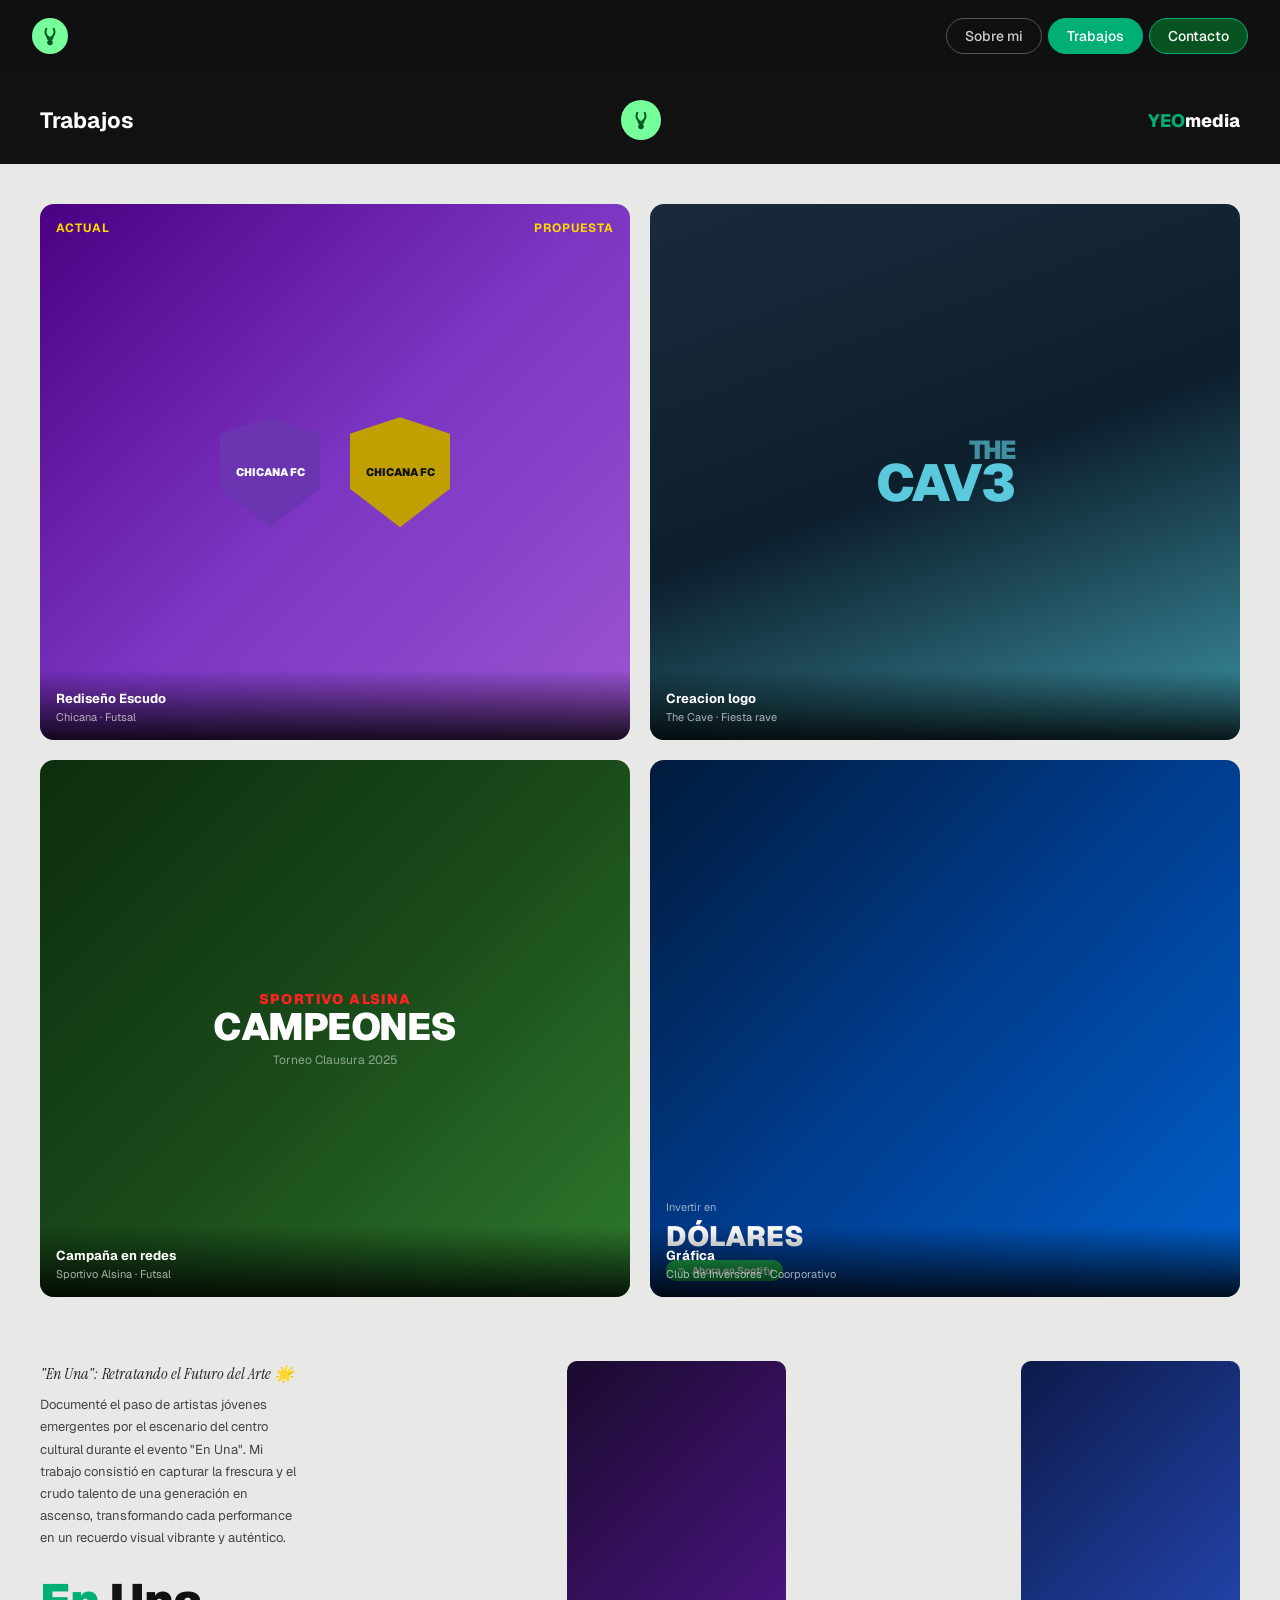
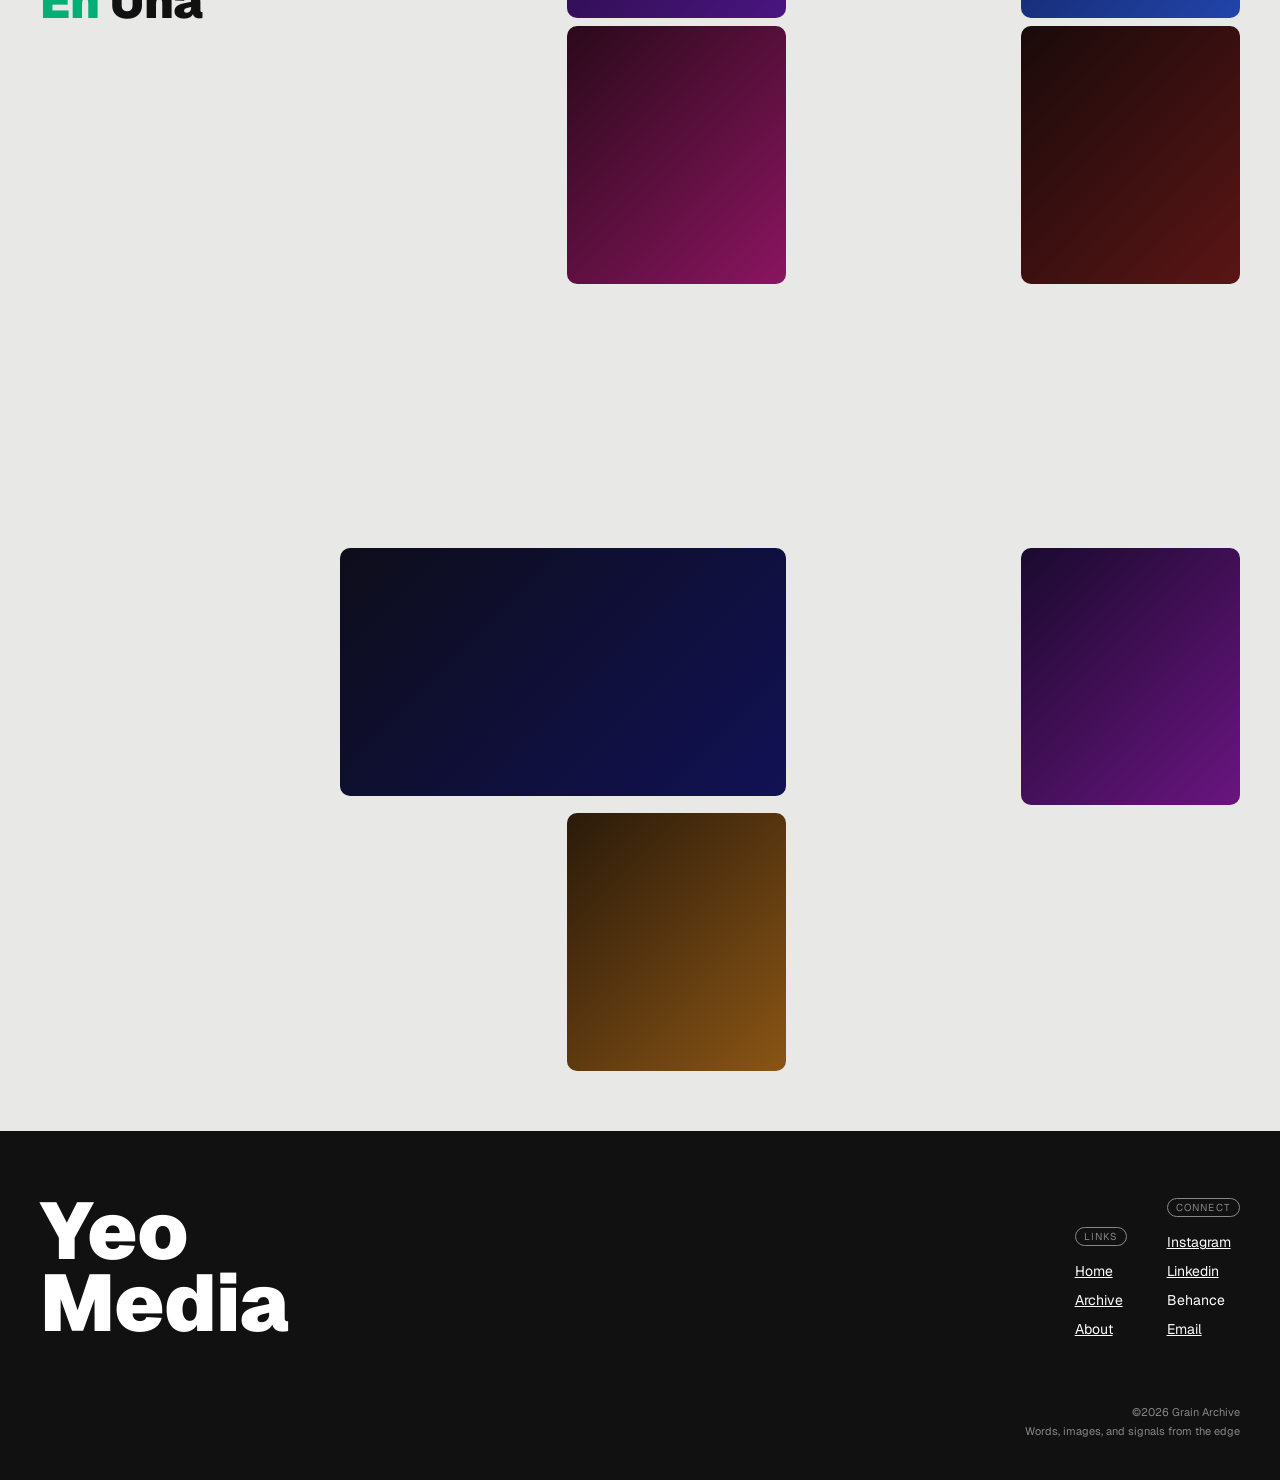
==== trabajos.html @ 0a9c1b41 "Add files via upload" ====
<!DOCTYPE html>
<html lang="es">
<head>
  <meta charset="UTF-8" />
  <meta name="viewport" content="width=device-width, initial-scale=1.0" />
  <title>Trabajos – YEOMedia</title>
  <link rel="preconnect" href="https://fonts.googleapis.com" />
  <link rel="preconnect" href="https://fonts.gstatic.com" crossorigin />
  <link href="https://fonts.googleapis.com/css2?family=Tilt+Warp&family=Instrument+Serif:ital@0;1&family=Geist:wght@300;400;500;600;700;900&display=swap" rel="stylesheet" />
  <link rel="stylesheet" href="style.css" />
</head>
<body class="page-trabajos">

  <!-- ── NAV ── -->
  <nav>
    <a href="index.html" class="nav-logo">
      <div class="logo-icon">
        <svg width="22" height="22" viewBox="0 0 24 24" fill="none">
          <circle cx="12" cy="19" r="3" fill="#085420"/>
          <path d="M8 4 Q6 8 8 11 Q10 14 12 14 Q14 14 16 11 Q18 8 16 4"
                stroke="#085420" stroke-width="2" fill="none" stroke-linecap="round"/>
          <path d="M9 12 Q9 16 12 16 Q15 16 15 12"
                stroke="#085420" stroke-width="2" fill="none" stroke-linecap="round"/>
        </svg>
      </div>
    </a>
    <div class="nav-links">
      <a href="index.html"    class="outline">Sobre mi</a>
      <a href="trabajos.html" class="filled-mid">Trabajos</a>
      <a href="contacto.html" class="filled-dark">Contacto</a>
    </div>
  </nav>

  <!-- ── PAGE HEADER BAND ── -->
  <div class="page-header anim-1">
    <span class="page-header-title">Trabajos</span>
    <div class="page-header-logo-icon">
      <svg width="22" height="22" viewBox="0 0 24 24" fill="none">
        <circle cx="12" cy="19" r="3" fill="#085420"/>
        <path d="M8 4 Q6 8 8 11 Q10 14 12 14 Q14 14 16 11 Q18 8 16 4"
              stroke="#085420" stroke-width="2" fill="none" stroke-linecap="round"/>
        <path d="M9 12 Q9 16 12 16 Q15 16 15 12"
              stroke="#085420" stroke-width="2" fill="none" stroke-linecap="round"/>
      </svg>
    </div>
    <div class="page-header-brand"><span>YEO</span>media</div>
  </div>

  <!-- ── WORK GRID ── -->
  <section class="grid-section anim-2">
    <div class="work-grid">

      <!-- Card 1: Chicana -->
      <div class="work-card bg-chicana">
        <!--
          Para usar imagen real:
          <img src="img/chicana.jpg" alt="Chicana FC" />
        -->
        <div class="chicana-decor">
          <span class="tag-actual">ACTUAL</span>
          <span class="tag-propuesta">PROPUESTA</span>
          <div class="shield shield-old">CHICANA FC</div>
          <div class="shield shield-new">Chicana FC</div>
        </div>
        <div class="work-card-overlay">
          <div class="work-card-title">Rediseño Escudo</div>
          <div class="work-card-sub">Chicana · Futsal</div>
        </div>
      </div>

      <!-- Card 2: The Cave -->
      <div class="work-card bg-cave">
        <div class="cave-decor">
          <div class="cave-text">
            <span class="the">THE</span>
            CAV3
          </div>
        </div>
        <div class="work-card-overlay">
          <div class="work-card-title">Creacion logo</div>
          <div class="work-card-sub">The Cave · Fiesta rave</div>
        </div>
      </div>

      <!-- Card 3: Sportivo Alsina -->
      <div class="work-card bg-sportivo">
        <div class="sportivo-decor">
          <div class="sportivo-text">Sportivo Alsina</div>
          <div class="sportivo-big">CAMPEONES</div>
          <div class="sportivo-year">Torneo Clausura 2025</div>
        </div>
        <div class="work-card-overlay">
          <div class="work-card-title">Campaña en redes</div>
          <div class="work-card-sub">Sportivo Alsina · Futsal</div>
        </div>
      </div>

      <!-- Card 4: Club de Inversores -->
      <div class="work-card bg-inversores">
        <div class="inversores-decor">
          <div class="inversores-sub">Invertir en</div>
          <div class="inversores-big">DÓLARES</div>
          <div class="spotify-badge">
            <svg width="10" height="10" viewBox="0 0 24 24" fill="none">
              <circle cx="12" cy="12" r="12" fill="#1DB954"/>
              <path d="M17.9 10.9C14.7 9 9.35 8.8 6.3 9.75c-.5.15-1-.15-1.15-.6-.15-.5.15-1
                .6-1.15 3.55-1.05 9.4-.85 13.1 1.35.45.25.6.85.35 1.3-.25.35-.85.5-1.3.25zm-.1
                2.8c-.25.4-.75.5-1.15.25-2.7-1.65-6.8-2.15-9.95-1.15-.4.1-.85-.1-.95-.5-.1-.4.1
                -.85.5-.95 3.65-1.1 8.15-.55 11.25 1.35.4.25.5.75.3 1zm-1.3 2.7c-.2.35-.65.45-1
                .25-2.35-1.45-5.3-1.75-8.8-.95-.35.1-.65-.15-.75-.45-.1-.35.15-.65.45-.75
                3.8-.85 7.1-.5 9.7 1.1.35.15.4.65.4.8z" fill="white"/>
            </svg>
            Ahora en Spotify
          </div>
        </div>
        <div class="work-card-overlay">
          <div class="work-card-title">Gráfica</div>
          <div class="work-card-sub">Club de Inversores · Coorporativo</div>
        </div>
      </div>

    </div>
  </section>

  <!-- ── EN UNA ── -->
  <section class="enuna-section anim-3">
    <div class="enuna-left">
      <p class="enuna-quote">"En Una": Retratando el Futuro del Arte 🌟</p>
      <p class="enuna-desc">
        Documenté el paso de artistas jóvenes emergentes por el escenario del centro cultural
        durante el evento "En Una". Mi trabajo consistió en capturar la frescura y el crudo
        talento de una generación en ascenso, transformando cada performance en un recuerdo
        visual vibrante y auténtico.
      </p>
      <div class="enuna-title">
        <span class="en">En</span> <span class="una">Una</span>
      </div>
    </div>

    <div class="enuna-photos">
      <!-- ✏️ FOTOS — SECCIÓN "EN UNA"
           Hay 7 espacios. Para cada uno:
           1. Descomentá la línea con <img>
           2. Cambiá "enuna-N.jpg" por el nombre real de tu archivo
           3. Borrá la línea del div con la clase ep-bg-N (el placeholder de color)
      -->
      <div class="ep ep-top">
        <!-- <img src="img/enuna-1.jpg" alt="En Una — foto 1" loading="lazy" /> -->
      </div>
      <div class="ep ep-top ep-bg-1"></div><!-- ← borrá cuando tengas la imagen -->

      <div class="ep ep-top">
        <!-- <img src="img/enuna-2.jpg" alt="En Una — foto 2" loading="lazy" /> -->
      </div>
      <div class="ep ep-top ep-bg-2"></div><!-- ← borrá cuando tengas la imagen -->

      <div class="ep ep-top">
        <!-- <img src="img/enuna-3.jpg" alt="En Una — foto 3" loading="lazy" /> -->
      </div>
      <div class="ep ep-top ep-bg-3"></div><!-- ← borrá cuando tengas la imagen -->

      <div class="ep ep-top">
        <!-- <img src="img/enuna-4.jpg" alt="En Una — foto 4" loading="lazy" /> -->
      </div>
      <div class="ep ep-top ep-bg-4"></div><!-- ← borrá cuando tengas la imagen -->

      <div class="ep ep-wide">
        <!-- <img src="img/enuna-5.jpg" alt="En Una — foto panorámica" loading="lazy" /> -->
      </div>
      <div class="ep ep-wide ep-bg-5"></div><!-- ← borrá cuando tengas la imagen -->

      <div class="ep ep-sm">
        <!-- <img src="img/enuna-6.jpg" alt="En Una — foto 6" loading="lazy" /> -->
      </div>
      <div class="ep ep-sm ep-bg-6"></div><!-- ← borrá cuando tengas la imagen -->

      <div class="ep ep-sm">
        <!-- <img src="img/enuna-7.jpg" alt="En Una — foto 7" loading="lazy" /> -->
      </div>
      <div class="ep ep-sm ep-bg-7"></div><!-- ← borrá cuando tengas la imagen -->
    </div>
  </section>

  <!-- ── FOOTER ── -->
  <footer>
    <div class="footer-brand">Yeo<br>Media</div>

    <div>
      <div class="footer-col-title">LINKS</div>
      <ul class="footer-links">
        <li><a href="index.html">Home</a></li>
        <li><a href="trabajos.html">Archive</a></li>
        <li><a href="#">About</a></li>
      </ul>
    </div>

    <div>
      <div class="footer-col-title">CONNECT</div>
      <ul class="footer-links">
        <li><a href="#">Instagram</a></li>
        <li><a href="#">Linkedin</a></li>
        <li><a href="#" class="no-underline">Behance</a></li>
        <li><a href="#">Email</a></li>
      </ul>
    </div>

    <div class="footer-bottom">
      <p>©2026 Grain Archive<br>Words, images, and signals from the edge</p>
    </div>
  </footer>

</body>
</html>
---- style.css ----
/* ============================================
   YEO MEDIA PORTFOLIO — style.css
   ============================================ */

/* ── VARIABLES ── */
:root {
  --dark:       #111111;
  --dark-2:     #1a1a1a;
  --light-bg:   #f0f0ee;
  --green-dark: #085420;
  --green-mid:  #00AF76;
  --green-lime: #77FF9B;
  --white:      #ffffff;
  --grey:       #888888;

  --font-display: 'Tilt Warp', cursive;
  --font-serif:   'Instrument Serif', serif;
  --font-body:    'Geist', sans-serif;
}

/* ── RESET ── */
*, *::before, *::after {
  box-sizing: border-box;
  margin: 0;
  padding: 0;
}

html { scroll-behavior: smooth; }

body {
  font-family: var(--font-body);
  overflow-x: hidden;
}

/* ============================================
   NAVIGATION
   ============================================ */
nav {
  position: fixed;
  top: 0; left: 0; right: 0;
  z-index: 100;
  display: flex;
  align-items: center;
  justify-content: space-between;
  padding: 18px 32px;
  background: rgba(17,17,17,0.8);
  backdrop-filter: blur(10px);
  -webkit-backdrop-filter: blur(10px);
}

.nav-logo {
  display: flex;
  align-items: center;
  gap: 10px;
  text-decoration: none;
}

.logo-icon {
  width: 36px;
  height: 36px;
  background: var(--green-lime);
  border-radius: 50%;
  display: flex;
  align-items: center;
  justify-content: center;
  flex-shrink: 0;
}

.logo-text {
  font-family: var(--font-body);
  font-weight: 600;
  font-size: 15px;
  color: var(--white);
  letter-spacing: 0.02em;
}

.nav-links {
  display: flex;
  gap: 6px;
}

.nav-links a {
  text-decoration: none;
  font-family: var(--font-body);
  font-size: 14px;
  font-weight: 500;
  padding: 8px 18px;
  border-radius: 999px;
  border: 1.5px solid transparent;
  transition: opacity 0.25s ease, transform 0.25s ease;
  color: var(--white);
}

.nav-links a.outline {
  border-color: #555;
  color: #ccc;
}

.nav-links a.filled-mid {
  background: var(--green-mid);
  color: var(--white);
}

.nav-links a.filled-dark {
  background: var(--green-dark);
  border-color: var(--green-mid);
  color: var(--white);
}

.nav-links a:hover {
  opacity: 0.8;
  transform: translateY(-1px);
}

/* ============================================
   FOOTER (shared across all pages)
   ============================================ */
footer {
  background: var(--dark);
  color: var(--white);
  padding: 64px 40px 40px;
  display: grid;
  grid-template-columns: 1fr auto auto;
  gap: 40px;
  align-items: end;
}

.footer-brand {
  font-family: var(--font-body);
  font-size: clamp(48px, 8vw, 80px);
  font-weight: 900;
  line-height: 0.9;
  color: var(--white);
}

.footer-col-title {
  font-size: 10px;
  letter-spacing: 0.12em;
  text-transform: uppercase;
  color: var(--grey);
  border: 1px solid var(--grey);
  padding: 2px 8px;
  border-radius: 999px;
  display: inline-block;
  margin-bottom: 14px;
}

.footer-links {
  list-style: none;
  display: flex;
  flex-direction: column;
  gap: 8px;
}

.footer-links a {
  text-decoration: underline;
  color: var(--white);
  font-size: 14px;
  transition: color 0.2s;
}

.footer-links a:hover {
  color: var(--green-lime);
}

.footer-links a.no-underline {
  text-decoration: none;
}

.footer-bottom {
  grid-column: 1 / -1;
  display: flex;
  justify-content: flex-end;
  font-size: 11px;
  color: var(--grey);
  margin-top: 24px;
  text-align: right;
  line-height: 1.7;
}

/* ============================================
   ANIMATIONS (shared)
   ============================================ */
@keyframes fadeUp {
  from { opacity: 0; transform: translateY(24px); }
  to   { opacity: 1; transform: translateY(0); }
}

.anim-1 { animation: fadeUp 0.8s ease both; }
.anim-2 { animation: fadeUp 0.8s ease both; animation-delay: 0.15s; }
.anim-3 { animation: fadeUp 0.8s ease both; animation-delay: 0.30s; }

/* ============================================
   PAGE: INDEX (HOME)
   ============================================ */

/* Body */
body.page-home {
  background: var(--dark);
  color: var(--white);
}

/* Hero */
.hero {
  position: relative;
  width: 100%;
  height: 100vh;
  min-height: 600px;
  overflow: hidden;
  display: flex;
  flex-direction: column;
  justify-content: flex-end;
}

.hero-bg {
  position: absolute;
  inset: 0;
  background: linear-gradient(to bottom, #000 0%, #111 60%, #1a1a1a 100%);
}

.hero-portrait {
  position: absolute;
  top: 0;
  left: 50%;
  transform: translateX(-50%);
  width: 600px;
  height: 72%;
  background: radial-gradient(ellipse 60% 80% at 50% 10%, #252525 0%, #111 55%, #000 100%);
  mask-image: linear-gradient(to bottom, black 50%, transparent 100%);
  -webkit-mask-image: linear-gradient(to bottom, black 50%, transparent 100%);
}

/* Cuando se usa una imagen real de retrato */
.hero-portrait img {
  width: 100%;
  height: 100%;
  object-fit: cover;
  object-position: top center;
  display: block;
  filter: contrast(1.2) brightness(0.6);
  mask-image: linear-gradient(to bottom, black 40%, transparent 100%);
  -webkit-mask-image: linear-gradient(to bottom, black 40%, transparent 100%);
}

.hero-gradient {
  position: absolute;
  bottom: 0; left: 0; right: 0;
  height: 50%;
  background: linear-gradient(to top, var(--dark) 0%, transparent 100%);
}

.hero-content {
  position: relative;
  z-index: 2;
  padding: 0 40px 40px;
}

.hero-title {
  font-family: var(--font-body);
  font-size: clamp(52px, 9vw, 110px);
  font-weight: 900;
  line-height: 0.9;
  letter-spacing: -0.02em;
}

.hero-title .yeo   { color: var(--green-mid); }
.hero-title .media { color: var(--white); }

/* Recent works section */
.recent {
  background: var(--light-bg);
  border-radius: 28px 28px 0 0;
  padding: 56px 40px 80px;
  margin-top: -28px;
  position: relative;
  z-index: 3;
}

.recent-title {
  font-family: var(--font-body);
  font-size: 26px;
  font-weight: 800;
  color: #111;
  margin-bottom: 36px;
}

.project-row {
  display: grid;
  grid-template-columns: 1fr 1fr;
  gap: 0;
  margin-bottom: 40px;
}

.project-images {
  display: grid;
  grid-template-columns: repeat(3, 1fr);
  gap: 6px;
}

.project-img {
  aspect-ratio: 1;
  border-radius: 6px;
  overflow: hidden;
}

.project-img img {
  width: 100%;
  height: 100%;
  object-fit: cover;
  display: block;
}

/* Placeholders de color para cuando no hay imagen */
.project-img.ph-huracan-1 { background: linear-gradient(135deg, #8B1A1A, #2a2a2a); }
.project-img.ph-huracan-2 { background: linear-gradient(135deg, #6B0000, #cc2200); }
.project-img.ph-huracan-3 { background: linear-gradient(135deg, #1a1a1a, #333); }
.project-img.ph-faure-1   { background: linear-gradient(135deg, #8B6914, #FFa500, #333); }
.project-img.ph-faure-2   { background: linear-gradient(135deg, #001a3a, #003d8f); }
.project-img.ph-faure-3   { background: linear-gradient(135deg, #111, #1a1a2e); }

.project-info {
  padding-left: 32px;
  display: flex;
  flex-direction: column;
  justify-content: flex-start;
}

.project-label {
  font-size: 13px;
  color: #555;
  font-weight: 400;
  margin-bottom: 4px;
}

.project-name {
  font-size: 20px;
  font-weight: 800;
  color: #111;
  margin-bottom: 4px;
}

.project-sub {
  font-size: 12px;
  color: #888;
  margin-bottom: 16px;
}

.project-desc {
  font-size: 12.5px;
  color: #444;
  line-height: 1.65;
  max-width: 320px;
}

.ver-proyecto {
  display: inline-flex;
  align-items: center;
  gap: 6px;
  margin-top: 18px;
  font-size: 13px;
  font-weight: 600;
  color: #111;
  text-decoration: none;
  transition: gap 0.2s;
}

.ver-proyecto::after { content: '→'; }
.ver-proyecto:hover  { gap: 12px; }

.divider {
  border: none;
  border-top: 1px solid #ddd;
  margin: 36px 0;
}

.view-all-btn {
  display: block;
  width: 100%;
  background: var(--green-dark);
  color: var(--white);
  text-align: center;
  text-decoration: none;
  font-family: var(--font-serif);
  font-style: italic;
  font-size: 26px;
  padding: 22px;
  border-radius: 12px;
  margin-top: 48px;
  transition: background 0.25s;
}

.view-all-btn:hover { background: #0a6b28; }

/* ============================================
   PAGE: TRABAJOS
   ============================================ */
body.page-trabajos {
  background: #e8e8e6;
  color: #111;
}

.page-header {
  background: var(--dark);
  color: var(--white);
  display: flex;
  align-items: center;
  justify-content: space-between;
  padding: 100px 40px 24px;
}

.page-header-title {
  font-family: var(--font-body);
  font-size: 22px;
  font-weight: 700;
}

.page-header-logo-icon {
  width: 40px; height: 40px;
  background: var(--green-lime);
  border-radius: 50%;
  display: flex;
  align-items: center;
  justify-content: center;
}

.page-header-brand {
  font-family: var(--font-body);
  font-weight: 800;
  font-size: 18px;
  color: var(--white);
}

.page-header-brand span { color: var(--green-mid); }

/* Work grid */
.grid-section {
  padding: 40px 40px 0;
}

.work-grid {
  display: grid;
  grid-template-columns: 1fr 1fr;
  gap: 20px;
  margin-bottom: 24px;
}

.work-card {
  border-radius: 14px;
  overflow: hidden;
  position: relative;
  aspect-ratio: 1.1;
  cursor: pointer;
  transition: transform 0.3s ease;
}

.work-card:hover { transform: scale(1.02); }

.work-card img {
  width: 100%;
  height: 100%;
  object-fit: cover;
  display: block;
}

/* Placeholder backgrounds */
.bg-chicana    { background: linear-gradient(135deg, #4B0082, #7B35C2, #9B55D2); }
.bg-cave       { background: linear-gradient(160deg, #1a2a3a, #0d1f2d, #3a8fa0); }
.bg-sportivo   { background: linear-gradient(135deg, #0d2e0d, #1a4a1a, #2d7a2d); }
.bg-inversores { background: linear-gradient(135deg, #001a3a, #003d8f, #0060cc); }

.work-card-overlay {
  position: absolute;
  bottom: 0; left: 0; right: 0;
  background: linear-gradient(to top, rgba(0,0,0,0.85) 0%, transparent 100%);
  padding: 20px 16px 16px;
  color: var(--white);
}

.work-card-title {
  font-size: 13px;
  font-weight: 700;
  margin-bottom: 3px;
}

.work-card-sub {
  font-size: 11px;
  color: rgba(255,255,255,0.65);
}

/* Decorative inner elements */
.chicana-decor {
  position: absolute; inset: 0;
  display: flex;
  align-items: center;
  justify-content: center;
  gap: 30px;
}

.tag-actual {
  position: absolute; top: 16px; left: 16px;
  font-size: 12px; font-weight: 700;
  color: #FFD700; letter-spacing: 0.08em;
}

.tag-propuesta {
  position: absolute; top: 16px; right: 16px;
  font-size: 12px; font-weight: 700;
  color: #FFD700; letter-spacing: 0.08em;
}

.shield {
  width: 100px; height: 110px;
  clip-path: polygon(50% 0%, 100% 15%, 100% 65%, 50% 100%, 0% 65%, 0% 15%);
  display: flex; align-items: center; justify-content: center;
  font-family: var(--font-body);
  font-weight: 900;
  font-size: 11px;
  text-align: center;
  text-transform: uppercase;
}
.shield-old { background: #6B35B2; color: #fff; }
.shield-new { background: #c0a000; color: #111; }

.cave-decor {
  position: absolute; inset: 0;
  display: flex; align-items: center; justify-content: center;
}
.cave-text {
  font-family: var(--font-body);
  font-weight: 900;
  font-size: 52px;
  color: rgba(100,220,240,0.9);
  letter-spacing: -0.04em;
  text-transform: uppercase;
  line-height: 0.85;
  text-align: right;
}
.cave-text .the {
  font-size: 26px;
  display: block;
  color: rgba(100,220,240,0.6);
}

.sportivo-decor {
  position: absolute; inset: 0;
  display: flex; flex-direction: column;
  align-items: center; justify-content: center;
}
.sportivo-text {
  font-family: var(--font-body); font-weight: 900;
  font-size: 14px; color: #ff2222;
  text-transform: uppercase; letter-spacing: 0.1em;
}
.sportivo-big {
  font-family: var(--font-body); font-weight: 900;
  font-size: 38px; color: var(--white);
  text-transform: uppercase; line-height: 1;
  letter-spacing: -0.02em;
}
.sportivo-year {
  font-size: 12px;
  color: rgba(255,255,255,0.5);
  margin-top: 6px;
}

.inversores-decor {
  position: absolute; inset: 0;
  display: flex; flex-direction: column;
  align-items: flex-start; justify-content: flex-end;
  padding: 16px;
}
.inversores-big {
  font-family: var(--font-body); font-weight: 900;
  font-size: 28px; color: var(--white);
  text-transform: uppercase;
}
.inversores-sub {
  font-size: 11px;
  color: rgba(255,255,255,0.6);
  margin-bottom: 4px;
}
.spotify-badge {
  display: inline-flex; align-items: center; gap: 6px;
  background: #1DB954; color: white;
  font-size: 10px; font-weight: 700;
  padding: 4px 10px; border-radius: 999px;
  margin-top: 6px;
}

/* En Una section */
.enuna-section {
  padding: 40px 40px 60px;
  display: grid;
  grid-template-columns: 260px 1fr;
  gap: 40px;
  align-items: start;
}

.enuna-quote {
  font-family: var(--font-serif);
  font-style: italic;
  font-size: 16px;
  color: #222;
  line-height: 1.6;
  margin-bottom: 8px;
}

.enuna-desc {
  font-size: 13px;
  color: #444;
  line-height: 1.7;
  margin-bottom: 28px;
}

.enuna-title {
  font-family: var(--font-body);
  font-weight: 900;
  font-size: 48px;
  line-height: 1;
}
.enuna-title .en   { color: var(--green-mid); }
.enuna-title .una  { color: #111; }

.enuna-photos {
  display: grid;
  grid-template-columns: repeat(4, 1fr);
  grid-template-rows: auto auto;
  gap: 8px;
}

.ep {
  border-radius: 10px;
  overflow: hidden;
}
.ep-top  { aspect-ratio: 0.85; }
.ep-wide { grid-column: 1 / 3; aspect-ratio: 1.8; }
.ep-sm   { aspect-ratio: 0.85; }

.ep img {
  width: 100%; height: 100%;
  object-fit: cover; display: block;
}

/* Placeholders */
.ep-bg-1 { background: linear-gradient(135deg, #1a0a2e, #4a1580); }
.ep-bg-2 { background: linear-gradient(135deg, #0d1a4a, #2244aa); }
.ep-bg-3 { background: linear-gradient(135deg, #2a0a1a, #8a1560); }
.ep-bg-4 { background: linear-gradient(135deg, #1a0a0a, #5a1515); }
.ep-bg-5 { background: linear-gradient(135deg, #0d0d1a, #111155); }
.ep-bg-6 { background: linear-gradient(135deg, #1a0a2e, #6a1580); }
.ep-bg-7 { background: linear-gradient(135deg, #2a1a0a, #8a5515); }

/* ============================================
   PAGE: CONTACTO
   ============================================ */
body.page-contacto {
  background: var(--dark);
  color: var(--white);
  min-height: 100vh;
}

main {
  padding-top: 100px;
  min-height: calc(100vh - 240px);
}

.contact-hero {
  text-align: center;
  padding: 40px 40px 0;
}

.contact-title {
  font-family: var(--font-body);
  font-weight: 900;
  font-size: clamp(56px, 11vw, 130px);
  letter-spacing: -0.02em;
  color: rgba(255,255,255,0.13);
  text-transform: uppercase;
  line-height: 1;
  user-select: none;
}

.contact-body {
  display: grid;
  grid-template-columns: 1fr 1fr;
  gap: 40px;
  padding: 40px 80px 80px;
  align-items: start;
}

.contact-info {
  display: flex;
  flex-direction: column;
  gap: 40px;
  padding-top: 40px;
}

.contact-info-item {
  display: flex;
  flex-direction: column;
  gap: 6px;
}

.contact-info-label {
  font-size: 11px;
  text-transform: uppercase;
  letter-spacing: 0.12em;
  color: var(--grey);
}

.contact-info-value {
  font-size: 16px;
  font-weight: 500;
  color: var(--white);
}

/* Form card */
.contact-card {
  background: var(--green-dark);
  border-radius: 24px;
  padding: 32px 28px 28px;
  display: flex;
  flex-direction: column;
  gap: 14px;
}

.form-input {
  width: 100%;
  background: var(--white);
  border: none;
  border-radius: 10px;
  padding: 14px 16px;
  font-family: var(--font-body);
  font-size: 14px;
  color: #333;
  outline: none;
  transition: box-shadow 0.2s;
}

.form-input::placeholder { color: #aaa; }
.form-input:focus         { box-shadow: 0 0 0 3px rgba(119,255,155,0.4); }

.form-label {
  font-size: 12px;
  color: rgba(255,255,255,0.65);
  margin-bottom: -6px;
  margin-top: 6px;
}

.form-textarea {
  width: 100%;
  background: var(--white);
  border: none;
  border-radius: 10px;
  padding: 14px 16px;
  font-family: var(--font-body);
  font-size: 14px;
  color: #333;
  outline: none;
  resize: vertical;
  min-height: 110px;
  transition: box-shadow 0.2s;
}

.form-textarea::placeholder { color: #bbb; }
.form-textarea:focus         { box-shadow: 0 0 0 3px rgba(119,255,155,0.4); }

.form-footer-label {
  font-size: 11px;
  color: rgba(255,255,255,0.45);
  margin-top: -6px;
}

.form-submit {
  width: 100%;
  background: var(--green-lime);
  color: var(--green-dark);
  border: none;
  border-radius: 10px;
  padding: 14px;
  font-family: var(--font-body);
  font-size: 15px;
  font-weight: 700;
  cursor: pointer;
  margin-top: 6px;
  transition: background 0.2s, transform 0.15s;
}

.form-submit:hover  { background: #55ee85; transform: translateY(-1px); }
.form-submit:active { transform: translateY(0); }

.success-msg {
  display: none;
  background: rgba(119,255,155,0.15);
  border: 1px solid var(--green-lime);
  border-radius: 10px;
  padding: 12px 16px;
  font-size: 13px;
  color: var(--green-lime);
  text-align: center;
}

/* ============================================
   RESPONSIVE — Flexbox + porcentajes + media queries
   ============================================ */

/* ---------- TABLET (max-width: 1024px) ---------- */
@media (max-width: 1024px) {

  /* Nav */
  nav {
    padding: 14px 5%;
  }

  /* Home — proyectos en columna */
  .recent {
    padding: 48px 5% 64px;
  }

  .project-row {
    display: flex;
    flex-direction: column;
    gap: 24px;
  }

  .project-images {
    width: 100%;
  }

  .project-info {
    padding-left: 0;
    width: 100%;
  }

  /* Trabajos */
  .grid-section {
    padding: 32px 5% 0;
  }

  .enuna-section {
    display: flex;
    flex-direction: column;
    padding: 40px 5% 56px;
    gap: 32px;
  }

  .enuna-left {
    width: 100%;
  }

  .enuna-photos {
    width: 100%;
    grid-template-columns: repeat(4, 1fr);
  }

  /* Contacto */
  .contact-body {
    padding: 40px 5% 64px;
  }

  /* Footer */
  footer {
    display: flex;
    flex-wrap: wrap;
    gap: 32px;
    padding: 56px 5% 40px;
  }

  .footer-brand {
    width: 100%;
  }

  .footer-bottom {
    width: 100%;
    justify-content: flex-start;
    text-align: left;
  }
}

/* ---------- MÓVIL (max-width: 768px) ---------- */
@media (max-width: 768px) {

  /* Nav — menú compacto */
  nav {
    padding: 12px 4%;
    flex-wrap: wrap;
    gap: 10px;
  }

  .nav-links {
    gap: 4px;
  }

  .nav-links a {
    font-size: 12px;
    padding: 6px 12px;
  }

  /* Hero */
  .hero-content {
    padding: 0 4% 28px;
  }

  .hero-portrait {
    width: 90%;
  }

  /* Home — sección recent */
  .recent {
    padding: 36px 4% 52px;
    border-radius: 20px 20px 0 0;
  }

  .recent-title {
    font-size: 22px;
  }

  /* Proyectos: flex en columna con ancho total */
  .project-row {
    display: flex;
    flex-direction: column;
    width: 100%;
    gap: 16px;
    margin-bottom: 28px;
  }

  .project-images {
    display: flex;
    gap: 6px;
    width: 100%;
  }

  .project-images .project-img {
    flex: 1 1 30%;
    aspect-ratio: 1;
    min-width: 0;
  }

  .project-info {
    padding-left: 0;
    width: 100%;
  }

  .project-desc {
    max-width: 100%;
  }

  /* Trabajos */
  .page-header {
    padding: 88px 4% 20px;
    flex-wrap: wrap;
    gap: 12px;
  }

  .grid-section {
    padding: 24px 4% 0;
  }

  /* Grid de cards: flex en columna */
  .work-grid {
    display: flex;
    flex-direction: column;
    gap: 16px;
  }

  .work-card {
    width: 100%;
    aspect-ratio: 1.3;
  }

  /* En Una: flex en columna */
  .enuna-section {
    display: flex;
    flex-direction: column;
    padding: 28px 4% 44px;
    gap: 24px;
  }

  .enuna-left {
    width: 100%;
  }

  .enuna-photos {
    display: flex;
    flex-wrap: wrap;
    gap: 6px;
    width: 100%;
  }

  .ep-top {
    flex: 1 1 45%;
    min-width: 0;
    aspect-ratio: 0.9;
  }

  .ep-wide {
    flex: 1 1 100%;
    aspect-ratio: 2;
  }

  .ep-sm {
    flex: 1 1 45%;
    min-width: 0;
    aspect-ratio: 0.9;
  }

  /* Contacto */
  .contact-hero {
    padding: 28px 4% 0;
  }

  .contact-body {
    display: flex;
    flex-direction: column;
    padding: 28px 4% 52px;
    gap: 28px;
    width: 100%;
  }

  .contact-info {
    width: 100%;
    gap: 28px;
    padding-top: 0;
  }

  .contact-card {
    width: 100%;
  }

  /* Footer */
  footer {
    display: flex;
    flex-direction: column;
    padding: 40px 4% 32px;
    gap: 28px;
  }

  .footer-brand {
    font-size: clamp(36px, 15vw, 64px);
  }

  .footer-bottom {
    justify-content: flex-start;
    text-align: left;
  }
}

/* ---------- MÓVIL CHICO (max-width: 420px) ---------- */
@media (max-width: 420px) {

  .nav-links a {
    font-size: 11px;
    padding: 5px 10px;
  }

  .hero-title {
    font-size: clamp(40px, 13vw, 70px);
  }

  .contact-title {
    font-size: clamp(40px, 15vw, 80px);
  }

  .enuna-title {
    font-size: 36px;
  }

  .work-card {
    aspect-ratio: 1.2;
  }

  .project-images .project-img {
    flex: 1 1 28%;
  }
}
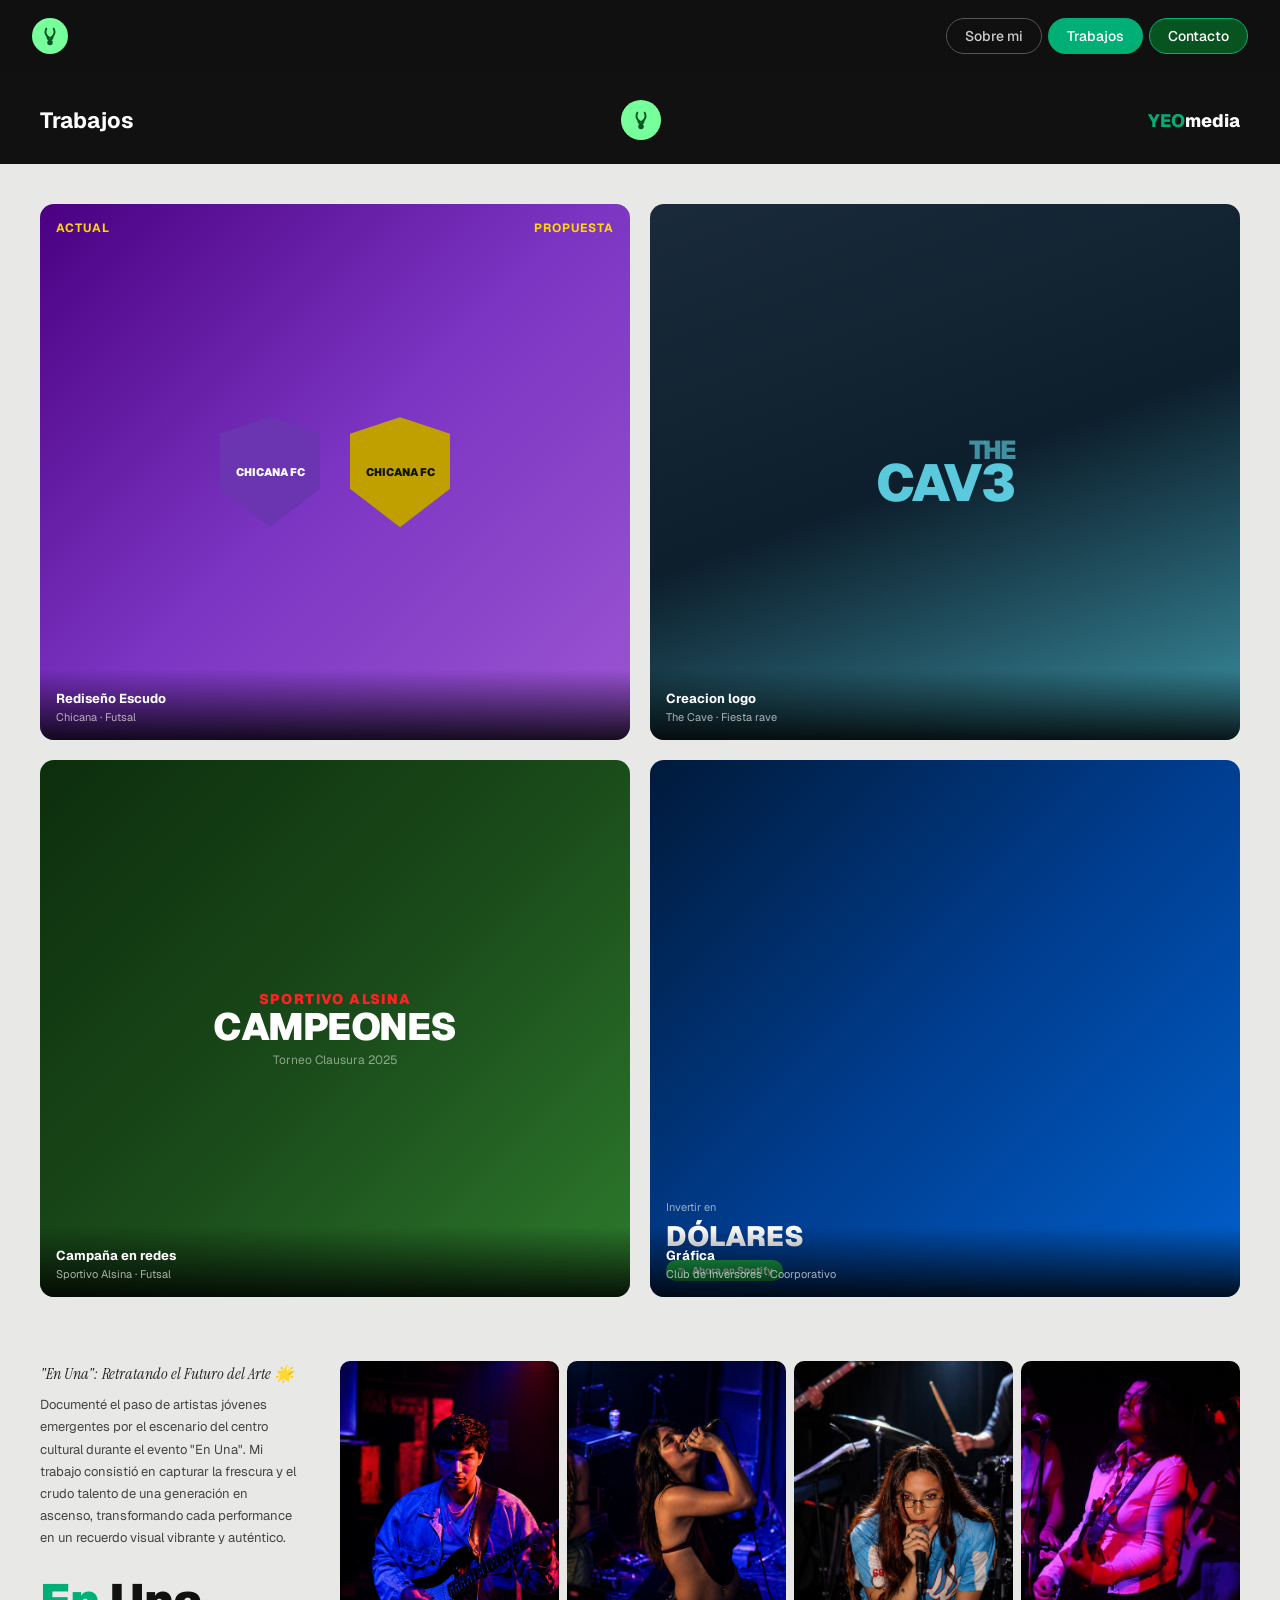
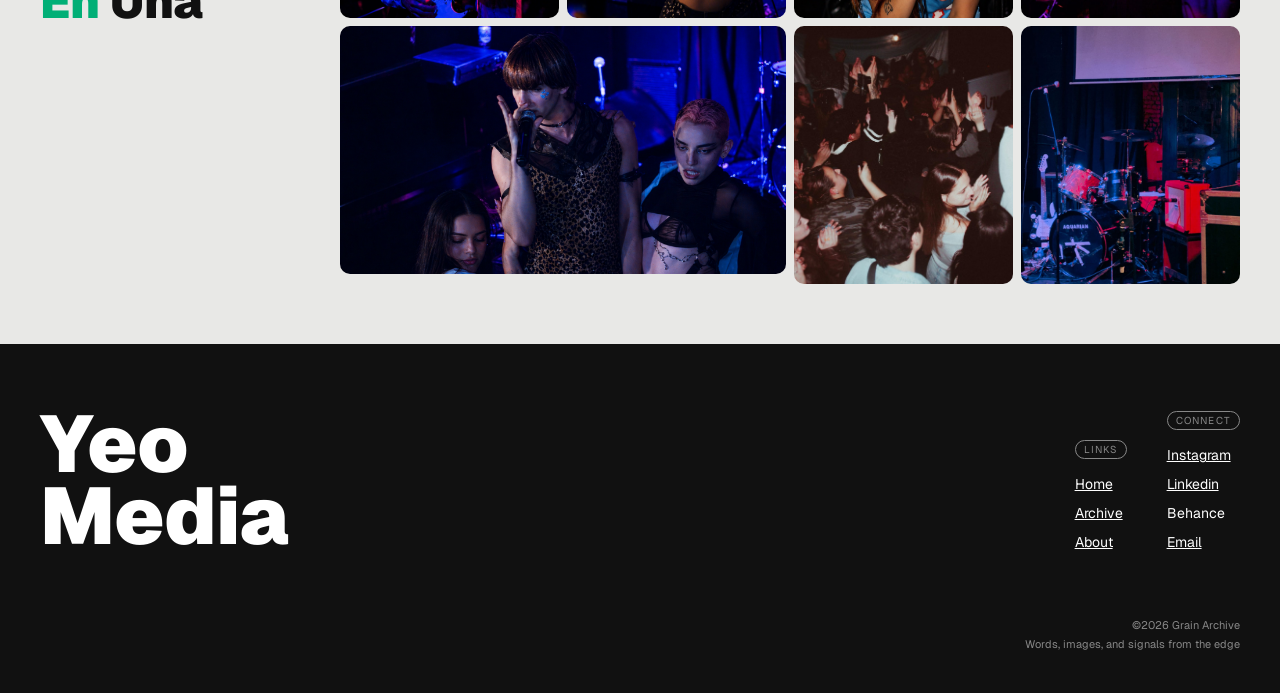
==== commit e9916749: "v2 hipervinculos trabajos.html" ====
--- a/trabajos.html
+++ b/trabajos.html
@@ -56,6 +56,8 @@
           Para usar imagen real:
           <img src="img/chicana.jpg" alt="Chicana FC" />
         -->
+          
+
         <div class="chicana-decor">
           <span class="tag-actual">ACTUAL</span>
           <span class="tag-propuesta">PROPUESTA</span>
@@ -138,46 +140,14 @@
     </div>
 
     <div class="enuna-photos">
-      <!-- ✏️ FOTOS — SECCIÓN "EN UNA"
-           Hay 7 espacios. Para cada uno:
-           1. Descomentá la línea con <img>
-           2. Cambiá "enuna-N.jpg" por el nombre real de tu archivo
-           3. Borrá la línea del div con la clase ep-bg-N (el placeholder de color)
-      -->
-      <div class="ep ep-top">
-        <!-- <img src="img/enuna-1.jpg" alt="En Una — foto 1" loading="lazy" /> -->
-      </div>
-      <div class="ep ep-top ep-bg-1"></div><!-- ← borrá cuando tengas la imagen -->
-
-      <div class="ep ep-top">
-        <!-- <img src="img/enuna-2.jpg" alt="En Una — foto 2" loading="lazy" /> -->
-      </div>
-      <div class="ep ep-top ep-bg-2"></div><!-- ← borrá cuando tengas la imagen -->
-
-      <div class="ep ep-top">
-        <!-- <img src="img/enuna-3.jpg" alt="En Una — foto 3" loading="lazy" /> -->
-      </div>
-      <div class="ep ep-top ep-bg-3"></div><!-- ← borrá cuando tengas la imagen -->
-
-      <div class="ep ep-top">
-        <!-- <img src="img/enuna-4.jpg" alt="En Una — foto 4" loading="lazy" /> -->
-      </div>
-      <div class="ep ep-top ep-bg-4"></div><!-- ← borrá cuando tengas la imagen -->
-
-      <div class="ep ep-wide">
-        <!-- <img src="img/enuna-5.jpg" alt="En Una — foto panorámica" loading="lazy" /> -->
-      </div>
-      <div class="ep ep-wide ep-bg-5"></div><!-- ← borrá cuando tengas la imagen -->
-
-      <div class="ep ep-sm">
-        <!-- <img src="img/enuna-6.jpg" alt="En Una — foto 6" loading="lazy" /> -->
-      </div>
-      <div class="ep ep-sm ep-bg-6"></div><!-- ← borrá cuando tengas la imagen -->
-
-      <div class="ep ep-sm">
-        <!-- <img src="img/enuna-7.jpg" alt="En Una — foto 7" loading="lazy" /> -->
-      </div>
-      <div class="ep ep-sm ep-bg-7"></div><!-- ← borrá cuando tengas la imagen -->
+      <!-- Reemplazá cada enuna-N.jpg por el nombre real de tu archivo -->
+      <div class="ep ep-top">  <img src="img/en-una/enuna1.png" alt="En Una foto 1" loading="lazy" /></div>
+      <div class="ep ep-top">  <img src="img/en-una/pro3.png" alt="En Una foto 2" loading="lazy" /></div>
+      <div class="ep ep-top">  <img src="img/en-una/pro8.png" alt="En Una foto 3" loading="lazy" /></div>
+      <div class="ep ep-top">  <img src="img/en-una/enuna4.jpeg" alt="En Una foto 4" loading="lazy" /></div>
+      <div class="ep ep-wide"> <img src="img/en-una/pro2.png" alt="En Una foto panorámica" loading="lazy" /></div>
+      <div class="ep ep-sm">   <img src="img/en-una/enuna5.jpeg" alt="En Una foto 6" loading="lazy" /></div>
+      <div class="ep ep-sm">   <img src="img/en-una/enuna6.jpeg" alt="En Una foto 7" loading="lazy" /></div>
     </div>
   </section>
 
--- a/style.css
+++ b/style.css
@@ -221,25 +221,21 @@
 .hero-portrait {
   position: absolute;
   top: 0;
-  left: 50%;
-  transform: translateX(-50%);
-  width: 600px;
-  height: 72%;
-  background: radial-gradient(ellipse 60% 80% at 50% 10%, #252525 0%, #111 55%, #000 100%);
-  mask-image: linear-gradient(to bottom, black 50%, transparent 100%);
-  -webkit-mask-image: linear-gradient(to bottom, black 50%, transparent 100%);
-}
-
-/* Cuando se usa una imagen real de retrato */
+  left: 0;
+  width: 100%;       /* ocupa todo el ancho */
+  height: 100%;      /* ocupa toda la altura del hero */
+  mask-image: linear-gradient(to bottom, black 55%, transparent 100%);
+  -webkit-mask-image: linear-gradient(to bottom, black 55%, transparent 100%);
+}
+
+/* Imagen real de retrato — cubre todo el hero */
 .hero-portrait img {
   width: 100%;
   height: 100%;
-  object-fit: cover;
-  object-position: top center;
+  object-fit: cover;          /* cubre sin deformar */
+  object-position: center 20%; /* ajusta el encuadre vertical: subí/bajá el % */
   display: block;
-  filter: contrast(1.2) brightness(0.6);
-  mask-image: linear-gradient(to bottom, black 40%, transparent 100%);
-  -webkit-mask-image: linear-gradient(to bottom, black 40%, transparent 100%);
+  filter: contrast(1.1) brightness(0.65);
 }
 
 .hero-gradient {
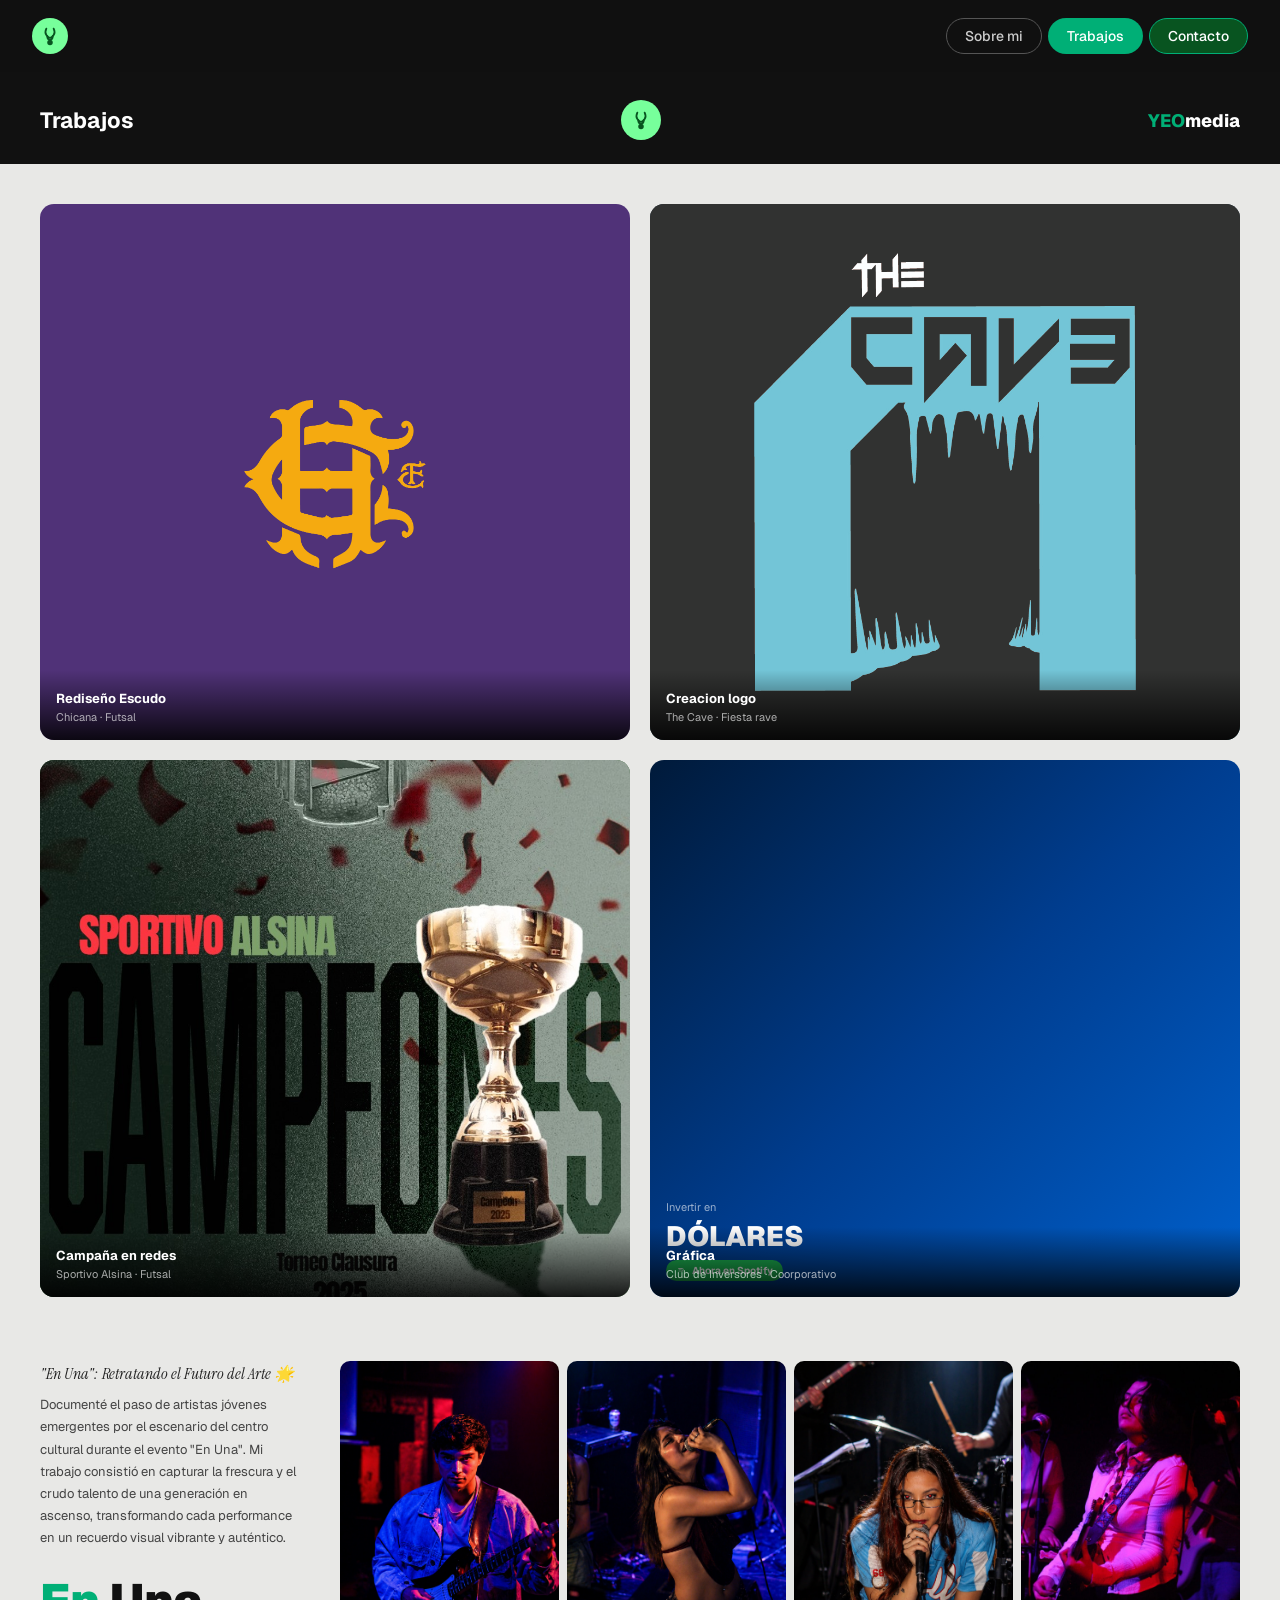
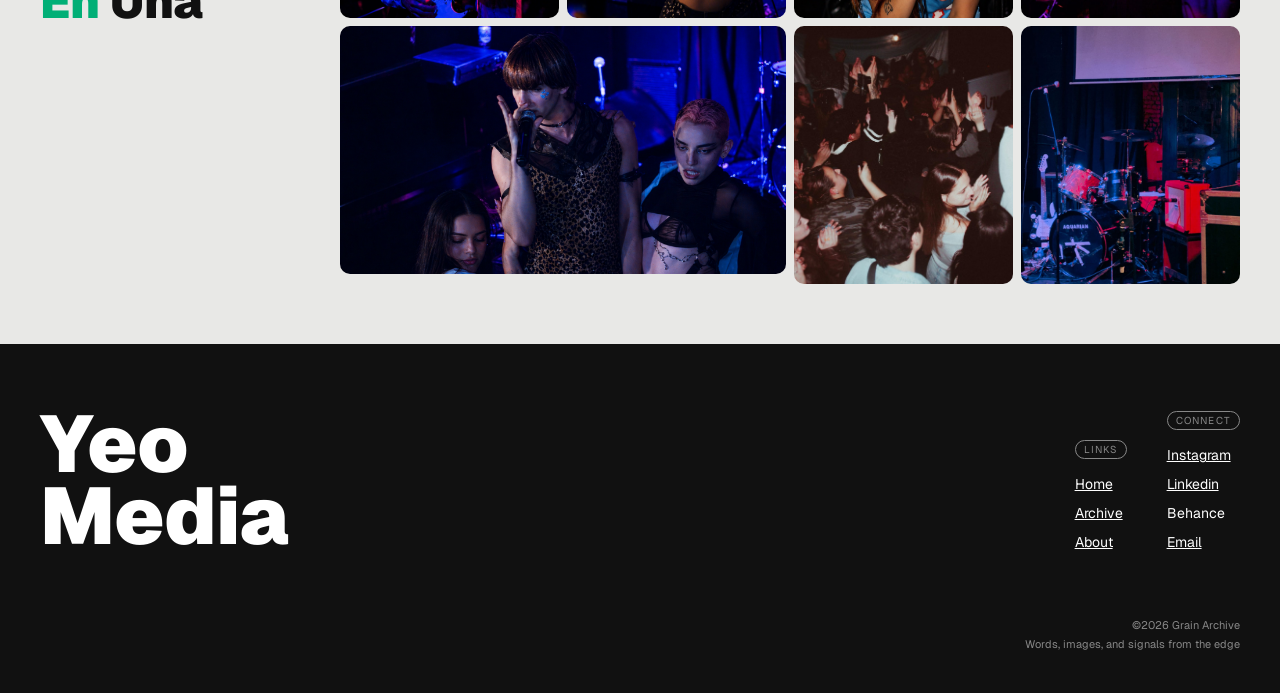
==== commit e9252f6e: "Add files via upload" ====
--- a/trabajos.html
+++ b/trabajos.html
@@ -52,18 +52,14 @@
 
       <!-- Card 1: Chicana -->
       <div class="work-card bg-chicana">
+         <img src="img/caratulas/caratula-ch fc .jpg" alt="Chicana FC" />
         <!--
           Para usar imagen real:
           <img src="img/chicana.jpg" alt="Chicana FC" />
-        -->
+
           
-
-        <div class="chicana-decor">
-          <span class="tag-actual">ACTUAL</span>
-          <span class="tag-propuesta">PROPUESTA</span>
-          <div class="shield shield-old">CHICANA FC</div>
-          <div class="shield shield-new">Chicana FC</div>
-        </div>
+        -->  
+       
         <div class="work-card-overlay">
           <div class="work-card-title">Rediseño Escudo</div>
           <div class="work-card-sub">Chicana · Futsal</div>
@@ -74,8 +70,8 @@
       <div class="work-card bg-cave">
         <div class="cave-decor">
           <div class="cave-text">
-            <span class="the">THE</span>
-            CAV3
+            <img src="img/caratulas/caratula-the-cave.jpg" alt="Chicana FC" />
+           
           </div>
         </div>
         <div class="work-card-overlay">
@@ -87,9 +83,7 @@
       <!-- Card 3: Sportivo Alsina -->
       <div class="work-card bg-sportivo">
         <div class="sportivo-decor">
-          <div class="sportivo-text">Sportivo Alsina</div>
-          <div class="sportivo-big">CAMPEONES</div>
-          <div class="sportivo-year">Torneo Clausura 2025</div>
+          <img src="img/caratulas/caratula-alsina.jpeg" alt="Alsina caratula" />
         </div>
         <div class="work-card-overlay">
           <div class="work-card-title">Campaña en redes</div>
--- a/style.css
+++ b/style.css
@@ -440,6 +440,7 @@
   margin-bottom: 24px;
 }
 
+
 .work-card {
   border-radius: 14px;
   overflow: hidden;
@@ -449,7 +450,13 @@
   transition: transform 0.3s ease;
 }
 
-.work-card:hover { transform: scale(1.02); }
+.work-card:hover { transform: scale(1.02); }
+
+a.work-card {
+  display: block;
+  text-decoration: none;
+  color: inherit;
+}
 
 .work-card img {
   width: 100%;
